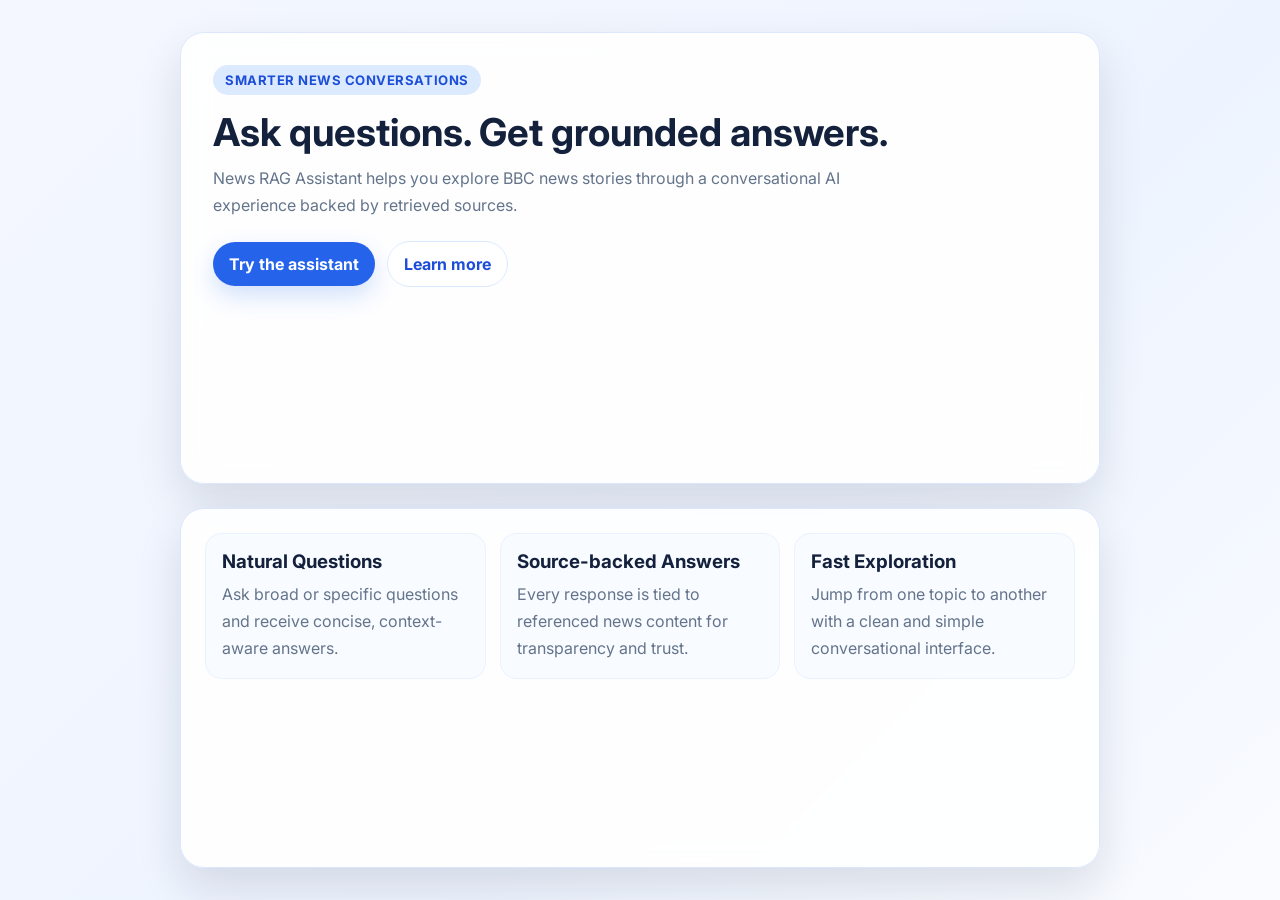
==== templates/home.html @ 55aefc29 "feat: add home and about pages" ====
<!DOCTYPE html>
<html lang="en">
<head>
    <meta charset="UTF-8">
    <meta name="viewport" content="width=device-width, initial-scale=1.0">
    <title>News RAG Assistant | Home</title>
    <link rel="stylesheet" href="/static/css/style.css">
</head>
<body>
    <div class="shell">
        <section class="hero">
            <span class="eyebrow">Smarter news conversations</span>
            <h1>Ask questions. Get grounded answers.</h1>
            <p>News RAG Assistant helps you explore BBC news stories through a conversational AI experience backed by retrieved sources.</p>

            <div class="actions" style="justify-content:flex-start; margin-top: 22px;">
                <a class="button-link" href="/chat">Try the assistant</a>
                <a class="button-link secondary" href="/about">Learn more</a>
            </div>
        </section>

        <section class="panel">
            <div class="grid-cards">
                <article class="card-feature">
                    <h3>Natural Questions</h3>
                    <p>Ask broad or specific questions and receive concise, context-aware answers.</p>
                </article>
                <article class="card-feature">
                    <h3>Source-backed Answers</h3>
                    <p>Every response is tied to referenced news content for transparency and trust.</p>
                </article>
                <article class="card-feature">
                    <h3>Fast Exploration</h3>
                    <p>Jump from one topic to another with a clean and simple conversational interface.</p>
                </article>
            </div>
        </section>
    </div>
</body>
</html>
---- static/css/style.css ----
@import url('https://fonts.googleapis.com/css2?family=Inter:wght@400;500;600;700&display=swap');

:root {
    --bg: #f4f7ff;
    --panel: rgba(255, 255, 255, 0.9);
    --border: #dce7ff;
    --text: #14213d;
    --muted: #64748b;
    --primary: #2563eb;
    --primary-dark: #1d4ed8;
    --user: #2563eb;
    --shadow: 0 20px 45px rgba(15, 23, 42, 0.12);
}

* {
    box-sizing: border-box;
    margin: 0;
    padding: 0;
}

body {
    font-family: 'Inter', sans-serif;
    min-height: 100vh;
    color: var(--text);
    background: linear-gradient(135deg, #f4f7ff 0%, #eef4ff 60%, #f9fbff 100%);
    display: flex;
    justify-content: center;
    padding: 32px 18px;
}

.shell {
    width: min(920px, 100%);
    display: grid;
    gap: 24px;
}

.hero,
.panel {
    background: var(--panel);
    border: 1px solid var(--border);
    box-shadow: var(--shadow);
    backdrop-filter: blur(14px);
}

.hero {
    border-radius: 24px;
    padding: 32px;
}

.eyebrow {
    display: inline-block;
    padding: 7px 12px;
    border-radius: 999px;
    background: #dbeafe;
    color: var(--primary-dark);
    font-size: 0.82rem;
    font-weight: 700;
    letter-spacing: 0.04em;
    text-transform: uppercase;
}

.hero h1 {
    font-size: clamp(1.9rem, 3vw, 2.6rem);
    margin: 14px 0 10px;
}

.hero p {
    color: var(--muted);
    font-size: 1rem;
    line-height: 1.7;
    max-width: 660px;
}

.suggestions {
    display: flex;
    flex-wrap: wrap;
    gap: 10px;
    margin-top: 20px;
}

.chip {
    border: 1px solid #dbeafe;
    background: white;
    color: var(--primary-dark);
    border-radius: 999px;
    padding: 10px 14px;
    font-weight: 600;
    cursor: pointer;
    transition: all 0.2s ease;
}

.chip:hover {
    transform: translateY(-1px);
    border-color: var(--primary);
    box-shadow: 0 8px 20px rgba(37, 99, 235, 0.12);
}

.panel {
    border-radius: 24px;
    padding: 24px;
}

textarea {
    width: 100%;
    min-height: 140px;
    resize: vertical;
    border: 1px solid var(--border);
    border-radius: 16px;
    padding: 16px 18px;
    font-size: 1rem;
    font-family: inherit;
    color: var(--text);
    background: #fcfdff;
    outline: none;
    transition: border-color 0.2s ease, box-shadow 0.2s ease;
}

textarea:focus {
    border-color: var(--primary);
    box-shadow: 0 0 0 4px rgba(37, 99, 235, 0.16);
}

.actions {
    display: flex;
    justify-content: space-between;
    align-items: center;
    gap: 12px;
    margin-top: 14px;
}

button {
    border: none;
    border-radius: 999px;
    padding: 12px 18px;
    font-size: 0.98rem;
    font-weight: 700;
    cursor: pointer;
    transition: transform 0.2s ease, box-shadow 0.2s ease, background 0.2s ease;
}

#askBtn {
    background: linear-gradient(135deg, var(--primary), #3b82f6);
    color: white;
    box-shadow: 0 12px 24px rgba(37, 99, 235, 0.2);
}

button:hover {
    transform: translateY(-1px);
}

button:disabled {
    cursor: wait;
    opacity: 0.7;
    transform: none;
}

.hint {
    color: var(--muted);
    font-size: 0.92rem;
}

.hidden {
    display: none !important;
}

#loading {
    display: flex;
    flex-direction: column;
    align-items: center;
    justify-content: center;
    padding: 24px 0 8px;
    color: var(--primary);
    font-weight: 600;
}

.spinner {
    width: 42px;
    height: 42px;
    border: 4px solid #dbeafe;
    border-top-color: var(--primary);
    border-radius: 50%;
    animation: spin 0.8s linear infinite;
    margin-bottom: 10px;
}

@keyframes spin {
    to { transform: rotate(360deg); }
}

#chat-history {
    display: flex;
    flex-direction: column;
    gap: 14px;
    margin-top: 18px;
}

.message {
    border-radius: 18px;
    padding: 16px 16px 14px;
    animation: fadeIn 0.25s ease;
}

.user-message {
    align-self: flex-end;
    background: var(--user);
    color: white;
    width: min(82%, 580px);
}

.ai-message {
    align-self: flex-start;
    background: white;
    color: var(--text);
    width: 100%;
    border: 1px solid #edf2ff;
}

.message-header {
    font-weight: 700;
    margin-bottom: 8px;
    font-size: 0.95rem;
}

.message-body {
    line-height: 1.75;
    white-space: pre-wrap;
}

.sources {
    margin-top: 12px;
    border-top: 1px solid #eef2ff;
    padding-top: 10px;
}

.sources h4 {
    margin-bottom: 10px;
    color: var(--primary);
    font-size: 0.95rem;
}

.source {
    background: #f8fbff;
    border-left: 4px solid var(--primary);
    border-radius: 10px;
    padding: 10px 12px;
    margin-bottom: 8px;
}

.source strong {
    display: block;
    margin-bottom: 4px;
}

.source a {
    color: var(--primary);
    text-decoration: none;
    word-break: break-word;
}

.source a:hover {
    text-decoration: underline;
}

.sr-only {
    position: absolute;
    width: 1px;
    height: 1px;
    padding: 0;
    margin: -1px;
    overflow: hidden;
    clip: rect(0, 0, 0, 0);
    white-space: nowrap;
    border: 0;
}

@keyframes fadeIn {
    from { opacity: 0; transform: translateY(4px); }
    to { opacity: 1; transform: translateY(0); }
}

.button-link {
    display: inline-flex;
    align-items: center;
    justify-content: center;
    padding: 12px 16px;
    border-radius: 999px;
    background: var(--primary);
    color: white;
    text-decoration: none;
    font-weight: 700;
    box-shadow: 0 10px 24px rgba(37, 99, 235, 0.2);
}

.button-link.secondary {
    background: white;
    color: var(--primary-dark);
    border: 1px solid #dbeafe;
    box-shadow: none;
}

.grid-cards {
    display: grid;
    gap: 14px;
    grid-template-columns: repeat(3, minmax(0, 1fr));
}

.card-feature {
    background: #f8fbff;
    border: 1px solid #eaf2ff;
    border-radius: 16px;
    padding: 16px;
}

.card-feature h3 {
    margin-bottom: 8px;
}

.card-feature p,
.about-copy {
    color: var(--muted);
    line-height: 1.7;
}

@media (max-width: 720px) {
    body {
        padding: 18px 12px;
    }

    .hero,
    .panel {
        padding: 20px;
    }

    .actions {
        flex-direction: column;
        align-items: flex-start;
    }

    .user-message {
        width: 100%;
    }

    .grid-cards {
        grid-template-columns: 1fr;
    }
}

}

/* ===========================
   Animation
=========================== */

@keyframes fadeIn{

    from{

        opacity:0;

        transform:translateY(15px);

    }

    to{

        opacity:1;

        transform:translateY(0);

    }

}
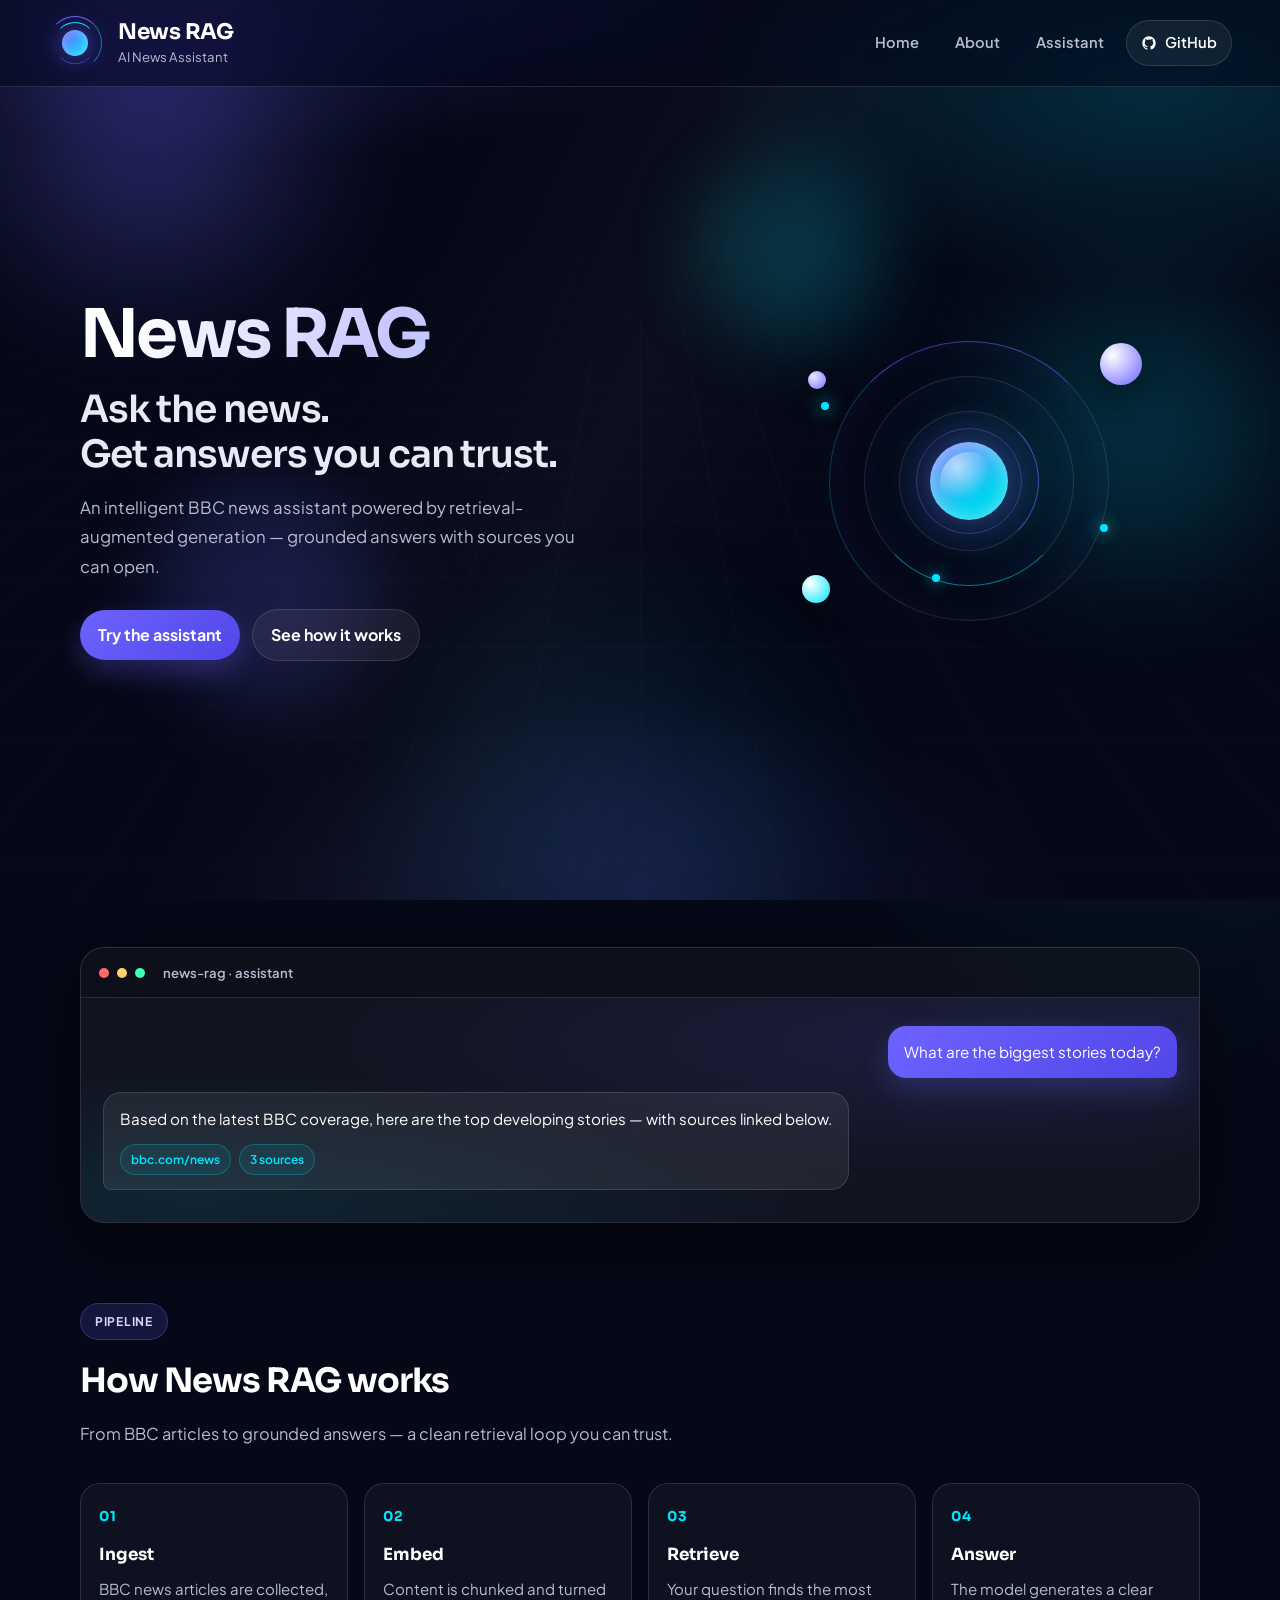
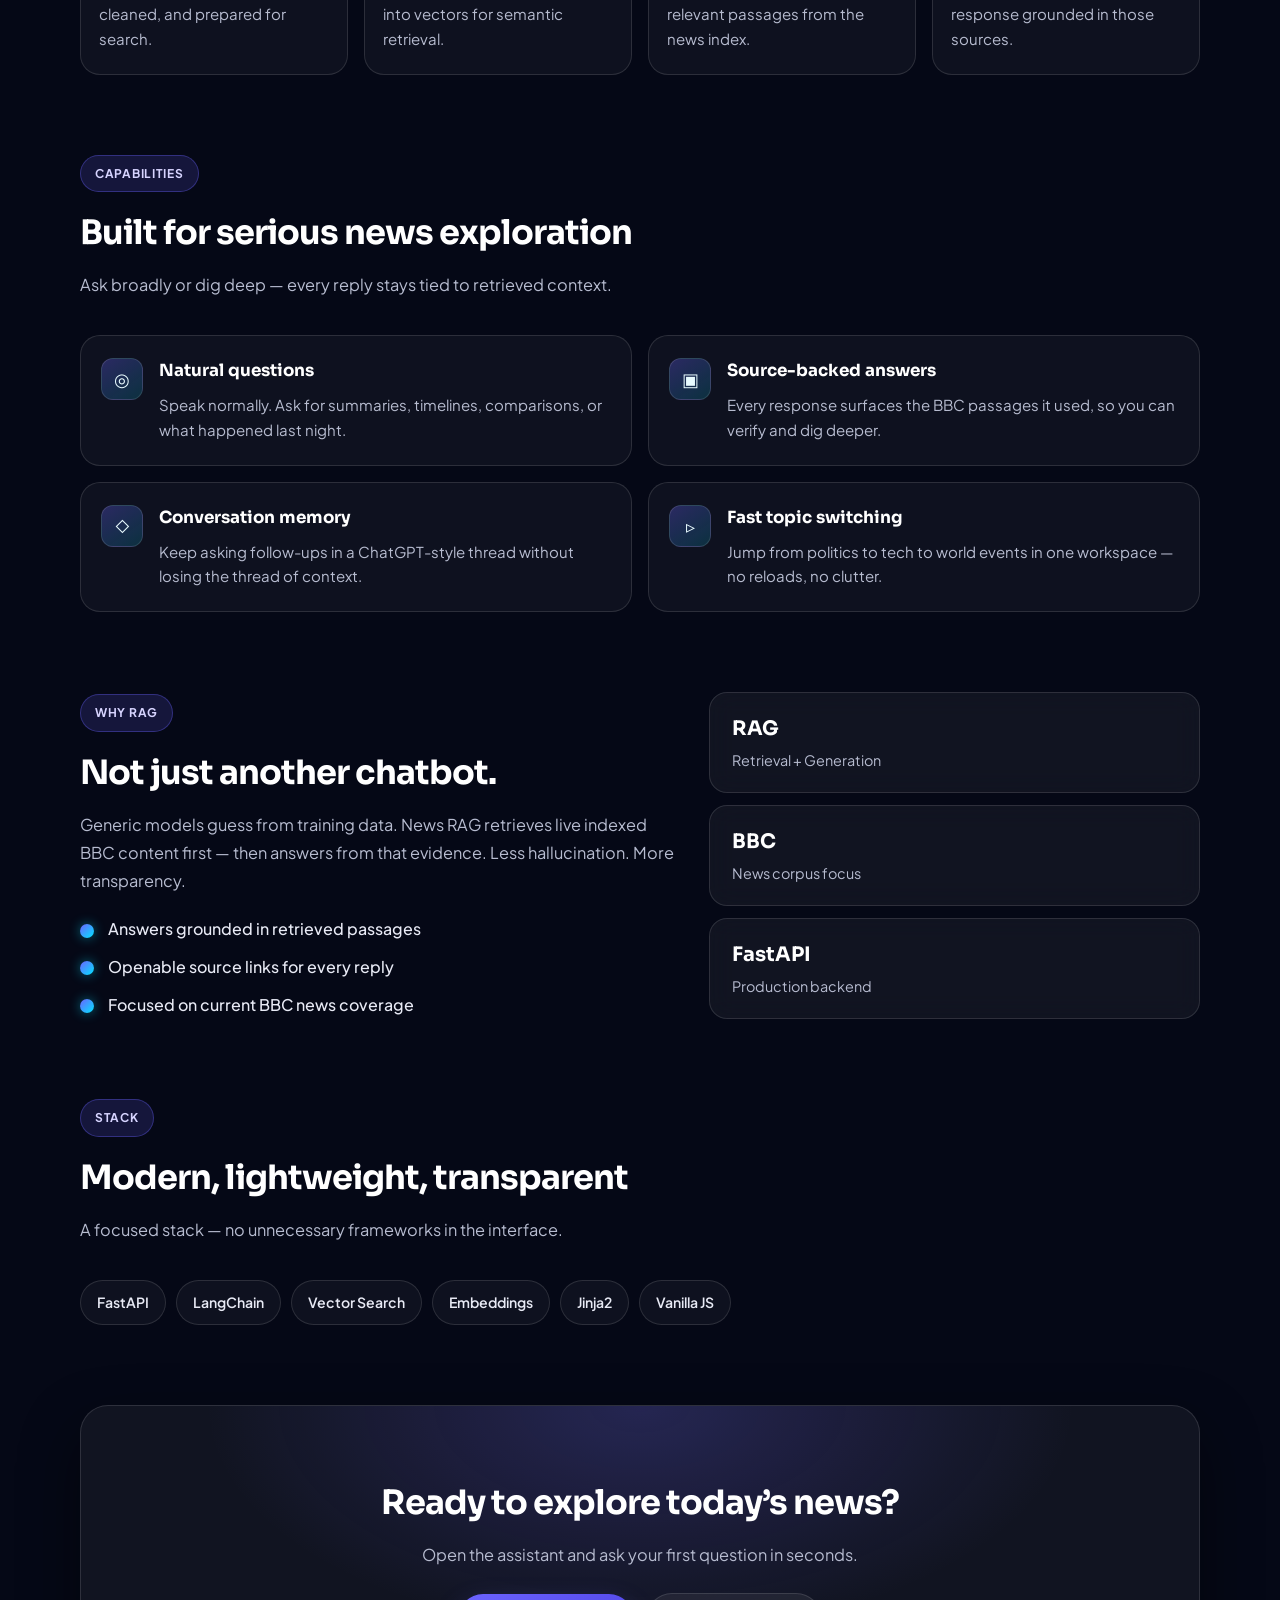
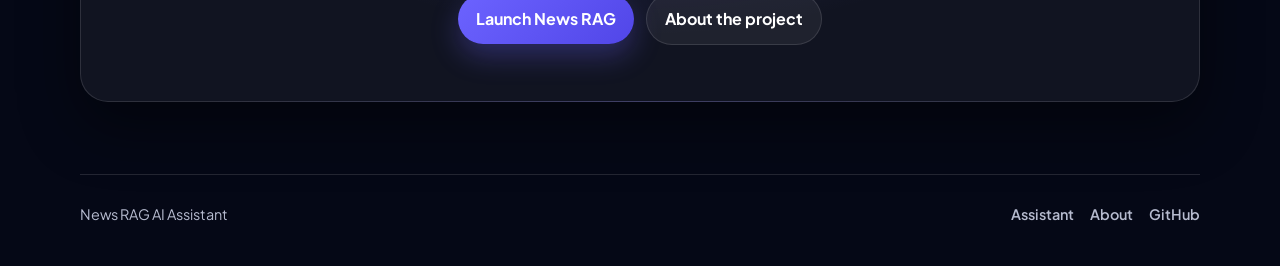
==== commit 09d990ee: "Redesign frontend with premium animated UI" ====
--- a/templates/home.html
+++ b/templates/home.html
@@ -3,38 +3,249 @@
 <head>
     <meta charset="UTF-8">
     <meta name="viewport" content="width=device-width, initial-scale=1.0">
-    <title>News RAG Assistant | Home</title>
+    <title>News RAG — AI News Assistant</title>
+    <meta name="description" content="Ask intelligent questions about the latest BBC News. Retrieval-augmented answers with real sources.">
+    <link rel="preconnect" href="https://fonts.googleapis.com">
+    <link rel="preconnect" href="https://fonts.gstatic.com" crossorigin>
+    <link href="https://fonts.googleapis.com/css2?family=Plus+Jakarta+Sans:wght@400;500;600;700&family=Sora:wght@500;600;700&display=swap" rel="stylesheet">
     <link rel="stylesheet" href="/static/css/style.css">
 </head>
-<body>
-    <div class="shell">
-        <section class="hero">
-            <span class="eyebrow">Smarter news conversations</span>
-            <h1>Ask questions. Get grounded answers.</h1>
-            <p>News RAG Assistant helps you explore BBC news stories through a conversational AI experience backed by retrieved sources.</p>
-
-            <div class="actions" style="justify-content:flex-start; margin-top: 22px;">
-                <a class="button-link" href="/chat">Try the assistant</a>
-                <a class="button-link secondary" href="/about">Learn more</a>
-            </div>
-        </section>
-
-        <section class="panel">
-            <div class="grid-cards">
-                <article class="card-feature">
-                    <h3>Natural Questions</h3>
-                    <p>Ask broad or specific questions and receive concise, context-aware answers.</p>
-                </article>
-                <article class="card-feature">
-                    <h3>Source-backed Answers</h3>
-                    <p>Every response is tied to referenced news content for transparency and trust.</p>
-                </article>
-                <article class="card-feature">
-                    <h3>Fast Exploration</h3>
-                    <p>Jump from one topic to another with a clean and simple conversational interface.</p>
-                </article>
-            </div>
-        </section>
+<body class="home-page">
+    <div class="ambient" aria-hidden="true">
+        <div class="ambient-grid"></div>
+        <div class="blob blob-a"></div>
+        <div class="blob blob-b"></div>
+        <div class="blob blob-c"></div>
+        <div class="glow glow-a"></div>
+        <div class="glow glow-b"></div>
+        <div class="particles">
+            <span></span><span></span><span></span><span></span>
+            <span></span><span></span><span></span><span></span>
+            <span></span><span></span><span></span><span></span>
+        </div>
+        <div class="glass-light"></div>
     </div>
+
+    <header class="site-header">
+        <div class="brand">
+            <div class="brand-logo" aria-hidden="true">
+                <span class="logo-core"></span>
+                <span class="logo-ring"></span>
+                <span class="logo-ring logo-ring-2"></span>
+            </div>
+            <div class="brand-copy">
+                <h1>News RAG</h1>
+                <p>AI News Assistant</p>
+            </div>
+        </div>
+
+        <nav class="site-nav" aria-label="Primary">
+            <a href="/" aria-current="page">Home</a>
+            <a href="/about">About</a>
+            <a href="/chat">Assistant</a>
+            <a class="nav-github" href="https://github.com/Ankursaini018/News_RAG" target="_blank" rel="noopener noreferrer">
+                <svg viewBox="0 0 24 24" width="16" height="16" aria-hidden="true">
+                    <path fill="currentColor" d="M12 2C6.48 2 2 6.58 2 12.26c0 4.52 2.87 8.35 6.84 9.7.5.1.68-.22.68-.48 0-.24-.01-.87-.01-1.7-2.78.62-3.37-1.37-3.37-1.37-.45-1.18-1.11-1.5-1.11-1.5-.91-.64.07-.63.07-.63 1 .07 1.53 1.06 1.53 1.06.89 1.56 2.34 1.11 2.91.85.09-.66.35-1.11.63-1.37-2.22-.26-4.55-1.14-4.55-5.07 0-1.12.39-2.03 1.03-2.75-.1-.26-.45-1.31.1-2.73 0 0 .84-.27 2.75 1.05A9.3 9.3 0 0 1 12 6.84c.85.004 1.71.12 2.51.34 1.9-1.32 2.74-1.05 2.74-1.05.55 1.42.2 2.47.1 2.73.64.72 1.03 1.63 1.03 2.75 0 3.94-2.34 4.8-4.57 5.06.36.32.68.94.68 1.9 0 1.37-.01 2.47-.01 2.81 0 .26.18.58.69.48A10.04 10.04 0 0 0 22 12.26C22 6.58 17.52 2 12 2z"/>
+                </svg>
+                GitHub
+            </a>
+        </nav>
+    </header>
+
+    <main class="home-main">
+        <!-- Hero -->
+        <section class="home-hero">
+            <div class="home-hero-copy">
+                <p class="home-brand-mark">News RAG</p>
+                <h2>Ask the news.<br>Get answers you can trust.</h2>
+                <p class="home-hero-lead">
+                    An intelligent BBC news assistant powered by retrieval-augmented generation — grounded answers with sources you can open.
+                </p>
+                <div class="actions home-hero-actions">
+                    <a class="button-link" href="/chat">Try the assistant</a>
+                    <a class="button-link secondary" href="#how-it-works">See how it works</a>
+                </div>
+            </div>
+
+            <div class="home-hero-visual" aria-hidden="true">
+                <div class="ai-orbit orbit-outer"></div>
+                <div class="ai-orbit orbit-mid"></div>
+                <div class="ai-orbit orbit-inner"></div>
+                <div class="ai-sphere sphere-a"></div>
+                <div class="ai-sphere sphere-b"></div>
+                <div class="ai-sphere sphere-c"></div>
+                <div class="ai-core">
+                    <span class="core-pulse"></span>
+                    <span class="core-shine"></span>
+                </div>
+                <div class="floating-node node-1"></div>
+                <div class="floating-node node-2"></div>
+                <div class="floating-node node-3"></div>
+            </div>
+        </section>
+
+        <!-- Product preview -->
+        <section class="home-section home-preview" aria-label="Product preview">
+            <div class="home-preview-frame">
+                <div class="home-preview-bar">
+                    <span></span><span></span><span></span>
+                    <p>news-rag · assistant</p>
+                </div>
+                <div class="home-preview-chat">
+                    <div class="home-preview-msg user">
+                        <span>What are the biggest stories today?</span>
+                    </div>
+                    <div class="home-preview-msg ai">
+                        <span>Based on the latest BBC coverage, here are the top developing stories — with sources linked below.</span>
+                        <div class="home-preview-sources">
+                            <span>bbc.com/news</span>
+                            <span>3 sources</span>
+                        </div>
+                    </div>
+                </div>
+            </div>
+        </section>
+
+        <!-- How it works -->
+        <section class="home-section" id="how-it-works">
+            <div class="home-section-head">
+                <span class="eyebrow">Pipeline</span>
+                <h3>How News RAG works</h3>
+                <p>From BBC articles to grounded answers — a clean retrieval loop you can trust.</p>
+            </div>
+
+            <ol class="home-steps">
+                <li class="home-step">
+                    <span class="home-step-num">01</span>
+                    <h4>Ingest</h4>
+                    <p>BBC news articles are collected, cleaned, and prepared for search.</p>
+                </li>
+                <li class="home-step">
+                    <span class="home-step-num">02</span>
+                    <h4>Embed</h4>
+                    <p>Content is chunked and turned into vectors for semantic retrieval.</p>
+                </li>
+                <li class="home-step">
+                    <span class="home-step-num">03</span>
+                    <h4>Retrieve</h4>
+                    <p>Your question finds the most relevant passages from the news index.</p>
+                </li>
+                <li class="home-step">
+                    <span class="home-step-num">04</span>
+                    <h4>Answer</h4>
+                    <p>The model generates a clear response grounded in those sources.</p>
+                </li>
+            </ol>
+        </section>
+
+        <!-- Capabilities -->
+        <section class="home-section" id="features">
+            <div class="home-section-head">
+                <span class="eyebrow">Capabilities</span>
+                <h3>Built for serious news exploration</h3>
+                <p>Ask broadly or dig deep — every reply stays tied to retrieved context.</p>
+            </div>
+
+            <div class="home-feature-list">
+                <article class="home-feature">
+                    <div class="home-feature-icon" aria-hidden="true">◎</div>
+                    <div>
+                        <h4>Natural questions</h4>
+                        <p>Speak normally. Ask for summaries, timelines, comparisons, or what happened last night.</p>
+                    </div>
+                </article>
+                <article class="home-feature">
+                    <div class="home-feature-icon" aria-hidden="true">▣</div>
+                    <div>
+                        <h4>Source-backed answers</h4>
+                        <p>Every response surfaces the BBC passages it used, so you can verify and dig deeper.</p>
+                    </div>
+                </article>
+                <article class="home-feature">
+                    <div class="home-feature-icon" aria-hidden="true">◇</div>
+                    <div>
+                        <h4>Conversation memory</h4>
+                        <p>Keep asking follow-ups in a ChatGPT-style thread without losing the thread of context.</p>
+                    </div>
+                </article>
+                <article class="home-feature">
+                    <div class="home-feature-icon" aria-hidden="true">▹</div>
+                    <div>
+                        <h4>Fast topic switching</h4>
+                        <p>Jump from politics to tech to world events in one workspace — no reloads, no clutter.</p>
+                    </div>
+                </article>
+            </div>
+        </section>
+
+        <!-- Why RAG -->
+        <section class="home-section home-split">
+            <div class="home-split-copy">
+                <span class="eyebrow">Why RAG</span>
+                <h3>Not just another chatbot.</h3>
+                <p>
+                    Generic models guess from training data. News RAG retrieves live indexed BBC content first —
+                    then answers from that evidence. Less hallucination. More transparency.
+                </p>
+                <ul class="home-checklist">
+                    <li>Answers grounded in retrieved passages</li>
+                    <li>Openable source links for every reply</li>
+                    <li>Focused on current BBC news coverage</li>
+                </ul>
+            </div>
+            <div class="home-split-panel">
+                <div class="home-stat">
+                    <strong>RAG</strong>
+                    <span>Retrieval + Generation</span>
+                </div>
+                <div class="home-stat">
+                    <strong>BBC</strong>
+                    <span>News corpus focus</span>
+                </div>
+                <div class="home-stat">
+                    <strong>FastAPI</strong>
+                    <span>Production backend</span>
+                </div>
+            </div>
+        </section>
+
+        <!-- Stack -->
+        <section class="home-section" id="stack">
+            <div class="home-section-head">
+                <span class="eyebrow">Stack</span>
+                <h3>Modern, lightweight, transparent</h3>
+                <p>A focused stack — no unnecessary frameworks in the interface.</p>
+            </div>
+            <div class="home-stack">
+                <span>FastAPI</span>
+                <span>LangChain</span>
+                <span>Vector Search</span>
+                <span>Embeddings</span>
+                <span>Jinja2</span>
+                <span>Vanilla JS</span>
+            </div>
+        </section>
+
+        <!-- Final CTA -->
+        <section class="home-section home-cta">
+            <div class="home-cta-inner">
+                <h3>Ready to explore today’s news?</h3>
+                <p>Open the assistant and ask your first question in seconds.</p>
+                <div class="actions" style="justify-content: center;">
+                    <a class="button-link" href="/chat">Launch News RAG</a>
+                    <a class="button-link secondary" href="/about">About the project</a>
+                </div>
+            </div>
+        </section>
+    </main>
+
+    <footer class="home-footer">
+        <p>News RAG AI Assistant</p>
+        <div class="home-footer-links">
+            <a href="/chat">Assistant</a>
+            <a href="/about">About</a>
+            <a href="https://github.com/Ankursaini018/News_RAG" target="_blank" rel="noopener noreferrer">GitHub</a>
+        </div>
+    </footer>
 </body>
 </html>
--- a/static/css/style.css
+++ b/static/css/style.css
@@ -1,264 +1,68 @@
-@import url('https://fonts.googleapis.com/css2?family=Inter:wght@400;500;600;700&display=swap');
+@import url('https://fonts.googleapis.com/css2?family=Plus+Jakarta+Sans:wght@400;500;600;700&family=Sora:wght@500;600;700&display=swap');
 
 :root {
-    --bg: #f4f7ff;
-    --panel: rgba(255, 255, 255, 0.9);
-    --border: #dce7ff;
-    --text: #14213d;
-    --muted: #64748b;
-    --primary: #2563eb;
-    --primary-dark: #1d4ed8;
-    --user: #2563eb;
-    --shadow: 0 20px 45px rgba(15, 23, 42, 0.12);
-}
-
-* {
+    --bg: #050816;
+    --card: rgba(255, 255, 255, 0.08);
+    --card-strong: rgba(255, 255, 255, 0.12);
+    --border: rgba(255, 255, 255, 0.12);
+    --border-strong: rgba(255, 255, 255, 0.2);
+    --accent: #6C63FF;
+    --accent-2: #00E5FF;
+    --text: #FFFFFF;
+    --muted: #B7BCD0;
+    --danger: #ff6b8a;
+    --shadow: 0 24px 60px rgba(0, 0, 0, 0.45);
+    --radius-lg: 28px;
+    --radius-md: 18px;
+    --radius-sm: 12px;
+    --font-display: "Sora", sans-serif;
+    --font-body: "Plus Jakarta Sans", sans-serif;
+    --header-h: 84px;
+}
+
+*,
+*::before,
+*::after {
     box-sizing: border-box;
     margin: 0;
     padding: 0;
 }
 
+html {
+    scroll-behavior: smooth;
+}
+
 body {
-    font-family: 'Inter', sans-serif;
+    font-family: var(--font-body);
     min-height: 100vh;
     color: var(--text);
-    background: linear-gradient(135deg, #f4f7ff 0%, #eef4ff 60%, #f9fbff 100%);
-    display: flex;
-    justify-content: center;
-    padding: 32px 18px;
-}
-
-.shell {
-    width: min(920px, 100%);
-    display: grid;
-    gap: 24px;
-}
-
-.hero,
-.panel {
-    background: var(--panel);
-    border: 1px solid var(--border);
-    box-shadow: var(--shadow);
-    backdrop-filter: blur(14px);
-}
-
-.hero {
-    border-radius: 24px;
-    padding: 32px;
-}
-
-.eyebrow {
-    display: inline-block;
-    padding: 7px 12px;
-    border-radius: 999px;
-    background: #dbeafe;
-    color: var(--primary-dark);
-    font-size: 0.82rem;
-    font-weight: 700;
-    letter-spacing: 0.04em;
-    text-transform: uppercase;
-}
-
-.hero h1 {
-    font-size: clamp(1.9rem, 3vw, 2.6rem);
-    margin: 14px 0 10px;
-}
-
-.hero p {
-    color: var(--muted);
-    font-size: 1rem;
-    line-height: 1.7;
-    max-width: 660px;
-}
-
-.suggestions {
-    display: flex;
-    flex-wrap: wrap;
-    gap: 10px;
-    margin-top: 20px;
-}
-
-.chip {
-    border: 1px solid #dbeafe;
-    background: white;
-    color: var(--primary-dark);
-    border-radius: 999px;
-    padding: 10px 14px;
-    font-weight: 600;
-    cursor: pointer;
-    transition: all 0.2s ease;
-}
-
-.chip:hover {
-    transform: translateY(-1px);
-    border-color: var(--primary);
-    box-shadow: 0 8px 20px rgba(37, 99, 235, 0.12);
-}
-
-.panel {
-    border-radius: 24px;
-    padding: 24px;
-}
-
+    background:
+        radial-gradient(ellipse 80% 50% at 20% -10%, rgba(108, 99, 255, 0.22), transparent 55%),
+        radial-gradient(ellipse 70% 45% at 90% 10%, rgba(0, 229, 255, 0.12), transparent 50%),
+        var(--bg);
+    line-height: 1.6;
+    overflow-x: hidden;
+    -webkit-font-smoothing: antialiased;
+    padding: 28px 0 40px;
+}
+
+body.chat-page {
+    padding: 0 0 40px;
+}
+
+a {
+    color: inherit;
+    text-decoration: none;
+}
+
+button,
 textarea {
-    width: 100%;
-    min-height: 140px;
-    resize: vertical;
-    border: 1px solid var(--border);
-    border-radius: 16px;
-    padding: 16px 18px;
-    font-size: 1rem;
-    font-family: inherit;
-    color: var(--text);
-    background: #fcfdff;
-    outline: none;
-    transition: border-color 0.2s ease, box-shadow 0.2s ease;
-}
-
-textarea:focus {
-    border-color: var(--primary);
-    box-shadow: 0 0 0 4px rgba(37, 99, 235, 0.16);
-}
-
-.actions {
-    display: flex;
-    justify-content: space-between;
-    align-items: center;
-    gap: 12px;
-    margin-top: 14px;
-}
-
-button {
-    border: none;
-    border-radius: 999px;
-    padding: 12px 18px;
-    font-size: 0.98rem;
-    font-weight: 700;
-    cursor: pointer;
-    transition: transform 0.2s ease, box-shadow 0.2s ease, background 0.2s ease;
-}
-
-#askBtn {
-    background: linear-gradient(135deg, var(--primary), #3b82f6);
-    color: white;
-    box-shadow: 0 12px 24px rgba(37, 99, 235, 0.2);
-}
-
-button:hover {
-    transform: translateY(-1px);
-}
-
-button:disabled {
-    cursor: wait;
-    opacity: 0.7;
-    transform: none;
-}
-
-.hint {
-    color: var(--muted);
-    font-size: 0.92rem;
-}
-
-.hidden {
-    display: none !important;
-}
-
-#loading {
-    display: flex;
-    flex-direction: column;
-    align-items: center;
-    justify-content: center;
-    padding: 24px 0 8px;
-    color: var(--primary);
-    font-weight: 600;
-}
-
-.spinner {
-    width: 42px;
-    height: 42px;
-    border: 4px solid #dbeafe;
-    border-top-color: var(--primary);
-    border-radius: 50%;
-    animation: spin 0.8s linear infinite;
-    margin-bottom: 10px;
-}
-
-@keyframes spin {
-    to { transform: rotate(360deg); }
-}
-
-#chat-history {
-    display: flex;
-    flex-direction: column;
-    gap: 14px;
-    margin-top: 18px;
-}
-
-.message {
-    border-radius: 18px;
-    padding: 16px 16px 14px;
-    animation: fadeIn 0.25s ease;
-}
-
-.user-message {
-    align-self: flex-end;
-    background: var(--user);
-    color: white;
-    width: min(82%, 580px);
-}
-
-.ai-message {
-    align-self: flex-start;
-    background: white;
-    color: var(--text);
-    width: 100%;
-    border: 1px solid #edf2ff;
-}
-
-.message-header {
-    font-weight: 700;
-    margin-bottom: 8px;
-    font-size: 0.95rem;
-}
-
-.message-body {
-    line-height: 1.75;
-    white-space: pre-wrap;
-}
-
-.sources {
-    margin-top: 12px;
-    border-top: 1px solid #eef2ff;
-    padding-top: 10px;
-}
-
-.sources h4 {
-    margin-bottom: 10px;
-    color: var(--primary);
-    font-size: 0.95rem;
-}
-
-.source {
-    background: #f8fbff;
-    border-left: 4px solid var(--primary);
-    border-radius: 10px;
-    padding: 10px 12px;
-    margin-bottom: 8px;
-}
-
-.source strong {
+    font: inherit;
+}
+
+img {
+    max-width: 100%;
     display: block;
-    margin-bottom: 4px;
-}
-
-.source a {
-    color: var(--primary);
-    text-decoration: none;
-    word-break: break-word;
-}
-
-.source a:hover {
-    text-decoration: underline;
 }
 
 .sr-only {
@@ -273,28 +77,1246 @@
     border: 0;
 }
 
+.hidden {
+    display: none !important;
+}
+
+/* ===========================
+   Ambient background
+=========================== */
+
+.ambient {
+    position: fixed;
+    inset: 0;
+    z-index: 0;
+    pointer-events: none;
+    overflow: hidden;
+    background:
+        radial-gradient(ellipse 80% 50% at 20% -10%, rgba(108, 99, 255, 0.28), transparent 55%),
+        radial-gradient(ellipse 70% 45% at 90% 10%, rgba(0, 229, 255, 0.16), transparent 50%),
+        radial-gradient(ellipse 60% 40% at 50% 100%, rgba(108, 99, 255, 0.12), transparent 55%),
+        var(--bg);
+}
+
+.ambient-grid {
+    position: absolute;
+    inset: -20%;
+    background-image:
+        linear-gradient(rgba(255, 255, 255, 0.04) 1px, transparent 1px),
+        linear-gradient(90deg, rgba(255, 255, 255, 0.04) 1px, transparent 1px);
+    background-size: 64px 64px;
+    transform: perspective(600px) rotateX(58deg) translateY(-12%);
+    mask-image: radial-gradient(ellipse at center, black 20%, transparent 72%);
+    animation: gridDrift 28s linear infinite;
+    opacity: 0.45;
+}
+
+.blob {
+    position: absolute;
+    border-radius: 50%;
+    filter: blur(70px);
+    opacity: 0.55;
+    will-change: transform;
+}
+
+.blob-a {
+    width: 420px;
+    height: 420px;
+    top: -80px;
+    left: -60px;
+    background: radial-gradient(circle, rgba(108, 99, 255, 0.85), transparent 70%);
+    animation: floatBlob 18s ease-in-out infinite;
+}
+
+.blob-b {
+    width: 360px;
+    height: 360px;
+    right: -40px;
+    top: 28%;
+    background: radial-gradient(circle, rgba(0, 229, 255, 0.55), transparent 70%);
+    animation: floatBlob 22s ease-in-out infinite reverse;
+}
+
+.blob-c {
+    width: 480px;
+    height: 480px;
+    left: 30%;
+    bottom: -160px;
+    background: radial-gradient(circle, rgba(108, 99, 255, 0.4), rgba(0, 229, 255, 0.15), transparent 70%);
+    animation: floatBlob 26s ease-in-out infinite;
+}
+
+.glow {
+    position: absolute;
+    border-radius: 50%;
+    filter: blur(40px);
+}
+
+.glow-a {
+    width: 180px;
+    height: 180px;
+    top: 18%;
+    left: 55%;
+    background: rgba(0, 229, 255, 0.18);
+    animation: pulseGlow 6s ease-in-out infinite;
+}
+
+.glow-b {
+    width: 220px;
+    height: 220px;
+    bottom: 22%;
+    left: 12%;
+    background: rgba(108, 99, 255, 0.2);
+    animation: pulseGlow 8s ease-in-out infinite reverse;
+}
+
+.particles span {
+    position: absolute;
+    width: 3px;
+    height: 3px;
+    border-radius: 50%;
+    background: rgba(255, 255, 255, 0.7);
+    box-shadow: 0 0 10px rgba(0, 229, 255, 0.8);
+    animation: particleRise linear infinite;
+    opacity: 0.35;
+}
+
+.particles span:nth-child(1) { left: 8%;  bottom: -10%; animation-duration: 14s; animation-delay: 0s; }
+.particles span:nth-child(2) { left: 16%; bottom: -10%; animation-duration: 18s; animation-delay: 2s; width: 2px; height: 2px; }
+.particles span:nth-child(3) { left: 24%; bottom: -10%; animation-duration: 16s; animation-delay: 4s; }
+.particles span:nth-child(4) { left: 35%; bottom: -10%; animation-duration: 20s; animation-delay: 1s; }
+.particles span:nth-child(5) { left: 48%; bottom: -10%; animation-duration: 15s; animation-delay: 3s; width: 4px; height: 4px; }
+.particles span:nth-child(6) { left: 58%; bottom: -10%; animation-duration: 19s; animation-delay: 5s; }
+.particles span:nth-child(7) { left: 67%; bottom: -10%; animation-duration: 17s; animation-delay: 0.5s; }
+.particles span:nth-child(8) { left: 74%; bottom: -10%; animation-duration: 21s; animation-delay: 2.5s; }
+.particles span:nth-child(9) { left: 82%; bottom: -10%; animation-duration: 13s; animation-delay: 1.5s; }
+.particles span:nth-child(10){ left: 90%; bottom: -10%; animation-duration: 23s; animation-delay: 3.5s; }
+.particles span:nth-child(11){ left: 42%; bottom: -10%; animation-duration: 16s; animation-delay: 6s; }
+.particles span:nth-child(12){ left: 12%; bottom: -10%; animation-duration: 24s; animation-delay: 7s; width: 2px; height: 2px; }
+
+.glass-light {
+    position: absolute;
+    inset: 0;
+    background:
+        linear-gradient(115deg, transparent 30%, rgba(255, 255, 255, 0.03) 48%, transparent 62%);
+    animation: glassSweep 12s ease-in-out infinite;
+}
+
+@keyframes gridDrift {
+    from { transform: perspective(600px) rotateX(58deg) translateY(-12%) translateX(0); }
+    to   { transform: perspective(600px) rotateX(58deg) translateY(-8%) translateX(-40px); }
+}
+
+@keyframes floatBlob {
+    0%, 100% { transform: translate3d(0, 0, 0) scale(1); }
+    33%      { transform: translate3d(40px, -30px, 0) scale(1.08); }
+    66%      { transform: translate3d(-30px, 25px, 0) scale(0.94); }
+}
+
+@keyframes pulseGlow {
+    0%, 100% { opacity: 0.35; transform: scale(1); }
+    50%      { opacity: 0.7; transform: scale(1.15); }
+}
+
+@keyframes particleRise {
+    0%   { transform: translate3d(0, 0, 0); opacity: 0; }
+    15%  { opacity: 0.5; }
+    100% { transform: translate3d(20px, -110vh, 0); opacity: 0; }
+}
+
+@keyframes glassSweep {
+    0%, 100% { opacity: 0.4; transform: translateX(-8%); }
+    50%      { opacity: 0.75; transform: translateX(8%); }
+}
+
+/* ===========================
+   Header
+=========================== */
+
+.site-header {
+    position: sticky;
+    top: 0;
+    z-index: 40;
+    display: flex;
+    align-items: center;
+    justify-content: space-between;
+    gap: 24px;
+    min-height: var(--header-h);
+    padding: 16px clamp(18px, 4vw, 48px);
+    background: rgba(5, 8, 22, 0.55);
+    border-bottom: 1px solid var(--border);
+    backdrop-filter: blur(18px) saturate(140%);
+    -webkit-backdrop-filter: blur(18px) saturate(140%);
+}
+
+.brand {
+    display: flex;
+    align-items: center;
+    gap: 16px;
+    min-width: 0;
+}
+
+.brand-logo {
+    position: relative;
+    width: 54px;
+    height: 54px;
+    flex-shrink: 0;
+}
+
+.logo-core {
+    position: absolute;
+    inset: 14px;
+    border-radius: 50%;
+    background: linear-gradient(135deg, var(--accent), var(--accent-2));
+    box-shadow:
+        0 0 24px rgba(108, 99, 255, 0.65),
+        inset 0 0 12px rgba(255, 255, 255, 0.35);
+    animation: corePulse 3.5s ease-in-out infinite;
+}
+
+.logo-ring,
+.logo-ring-2 {
+    position: absolute;
+    inset: 0;
+    border-radius: 50%;
+    border: 1.5px solid transparent;
+    border-top-color: var(--accent);
+    border-right-color: rgba(0, 229, 255, 0.5);
+    animation: spinSlow 8s linear infinite;
+}
+
+.logo-ring-2 {
+    inset: 6px;
+    border-top-color: var(--accent-2);
+    border-right-color: transparent;
+    border-bottom-color: rgba(108, 99, 255, 0.5);
+    animation-direction: reverse;
+    animation-duration: 6s;
+}
+
+.brand-copy h1 {
+    font-family: var(--font-display);
+    font-size: clamp(1.05rem, 2vw, 1.35rem);
+    font-weight: 700;
+    letter-spacing: -0.02em;
+    line-height: 1.2;
+}
+
+.brand-copy p {
+    color: var(--muted);
+    font-size: 0.82rem;
+    margin-top: 2px;
+    white-space: nowrap;
+    overflow: hidden;
+    text-overflow: ellipsis;
+    max-width: min(420px, 48vw);
+}
+
+.site-nav {
+    display: flex;
+    align-items: center;
+    gap: 8px;
+    flex-shrink: 0;
+}
+
+.site-nav a {
+    color: var(--muted);
+    font-size: 0.92rem;
+    font-weight: 600;
+    padding: 10px 14px;
+    border-radius: 999px;
+    transition: color 0.25s ease, background 0.25s ease, transform 0.25s ease, box-shadow 0.25s ease;
+}
+
+.site-nav a:hover {
+    color: var(--text);
+    background: rgba(255, 255, 255, 0.06);
+    transform: translateY(-1px);
+}
+
+.nav-github {
+    display: inline-flex;
+    align-items: center;
+    gap: 8px;
+    color: var(--text) !important;
+    background: rgba(255, 255, 255, 0.06);
+    border: 1px solid var(--border);
+}
+
+.nav-github:hover {
+    background: rgba(108, 99, 255, 0.18) !important;
+    border-color: rgba(108, 99, 255, 0.55);
+    box-shadow:
+        0 0 0 1px rgba(108, 99, 255, 0.25),
+        0 0 28px rgba(108, 99, 255, 0.45),
+        0 0 48px rgba(0, 229, 255, 0.18);
+    color: #fff !important;
+}
+
+/* ===========================
+   App shell / Hero
+=========================== */
+
+.app-shell,
+.shell {
+    position: relative;
+    z-index: 1;
+    width: min(1120px, calc(100% - 32px));
+    margin: 0 auto;
+    display: grid;
+    gap: 28px;
+    padding-top: 28px;
+}
+
+.hero-stage {
+    display: grid;
+    grid-template-columns: 1.15fr 0.85fr;
+    gap: 28px;
+    align-items: center;
+    padding: 8px 4px 4px;
+}
+
+.hero-copy .eyebrow,
+.eyebrow {
+    display: inline-flex;
+    align-items: center;
+    padding: 8px 14px;
+    border-radius: 999px;
+    font-size: 0.75rem;
+    font-weight: 700;
+    letter-spacing: 0.06em;
+    text-transform: uppercase;
+    color: #d7d4ff;
+    background: rgba(108, 99, 255, 0.16);
+    border: 1px solid rgba(108, 99, 255, 0.35);
+}
+
+.hero-copy h2,
+.hero h1 {
+    font-family: var(--font-display);
+    font-size: clamp(1.85rem, 4vw, 2.75rem);
+    line-height: 1.15;
+    letter-spacing: -0.03em;
+    margin: 16px 0 12px;
+    background: linear-gradient(120deg, #fff 20%, #c9c5ff 55%, #8af6ff 100%);
+    -webkit-background-clip: text;
+    background-clip: text;
+    color: transparent;
+}
+
+.hero-copy p,
+.hero p {
+    color: var(--muted);
+    font-size: 1.02rem;
+    max-width: 520px;
+    line-height: 1.7;
+}
+
+.suggestions {
+    display: flex;
+    flex-wrap: wrap;
+    gap: 10px;
+    margin-top: 22px;
+}
+
+.chip {
+    border: 1px solid var(--border);
+    background: rgba(255, 255, 255, 0.05);
+    color: #e8eaf5;
+    border-radius: 999px;
+    padding: 10px 16px;
+    font-size: 0.88rem;
+    font-weight: 600;
+    cursor: pointer;
+    transition: transform 0.25s ease, border-color 0.25s ease, background 0.25s ease, box-shadow 0.25s ease;
+}
+
+.chip:hover {
+    transform: translateY(-3px) scale(1.02);
+    border-color: rgba(0, 229, 255, 0.45);
+    background: rgba(0, 229, 255, 0.08);
+    box-shadow: 0 12px 30px rgba(0, 229, 255, 0.12);
+}
+
+.chip:active {
+    transform: translateY(-1px) scale(0.98);
+}
+
+/* Hero CSS illustration */
+
+.hero-visual {
+    position: relative;
+    height: 320px;
+    display: grid;
+    place-items: center;
+    transform-style: preserve-3d;
+    transition: transform 0.35s ease-out;
+    will-change: transform;
+}
+
+.ai-orbit {
+    position: absolute;
+    border-radius: 50%;
+    border: 1px solid rgba(255, 255, 255, 0.12);
+    box-shadow: inset 0 0 30px rgba(108, 99, 255, 0.08);
+}
+
+.orbit-outer {
+    width: 280px;
+    height: 280px;
+    animation: spinSlow 22s linear infinite;
+    border-top-color: rgba(108, 99, 255, 0.55);
+    border-left-color: rgba(0, 229, 255, 0.25);
+}
+
+.orbit-mid {
+    width: 210px;
+    height: 210px;
+    animation: spinSlow 14s linear infinite reverse;
+    border-bottom-color: rgba(0, 229, 255, 0.5);
+}
+
+.orbit-inner {
+    width: 140px;
+    height: 140px;
+    animation: spinSlow 9s linear infinite;
+    border-right-color: rgba(108, 99, 255, 0.65);
+}
+
+.ai-core {
+    position: relative;
+    width: 78px;
+    height: 78px;
+    border-radius: 50%;
+    background: linear-gradient(145deg, #8b84ff, #00d4ef 70%);
+    box-shadow:
+        0 0 40px rgba(108, 99, 255, 0.55),
+        0 0 80px rgba(0, 229, 255, 0.25),
+        inset 0 0 18px rgba(255, 255, 255, 0.45);
+    z-index: 2;
+}
+
+.core-pulse {
+    position: absolute;
+    inset: -14px;
+    border-radius: 50%;
+    border: 1px solid rgba(108, 99, 255, 0.4);
+    animation: pulseRing 2.8s ease-out infinite;
+}
+
+.core-shine {
+    position: absolute;
+    inset: 10px;
+    border-radius: 50%;
+    background: radial-gradient(circle at 30% 25%, rgba(255, 255, 255, 0.85), transparent 55%);
+    opacity: 0.7;
+}
+
+.ai-sphere {
+    position: absolute;
+    border-radius: 50%;
+    filter: blur(0.2px);
+    box-shadow: 0 10px 30px rgba(0, 0, 0, 0.35);
+}
+
+.sphere-a {
+    width: 42px;
+    height: 42px;
+    top: 42px;
+    right: 58px;
+    background: radial-gradient(circle at 30% 30%, #fff, var(--accent));
+    animation: floatNode 5s ease-in-out infinite;
+}
+
+.sphere-b {
+    width: 28px;
+    height: 28px;
+    bottom: 58px;
+    left: 64px;
+    background: radial-gradient(circle at 30% 30%, #fff, var(--accent-2));
+    animation: floatNode 6.5s ease-in-out infinite reverse;
+}
+
+.sphere-c {
+    width: 18px;
+    height: 18px;
+    top: 70px;
+    left: 70px;
+    background: radial-gradient(circle at 30% 30%, #e8e6ff, #7a73ff);
+    animation: floatNode 4.5s ease-in-out infinite;
+}
+
+.floating-node {
+    position: absolute;
+    width: 8px;
+    height: 8px;
+    border-radius: 50%;
+    background: var(--accent-2);
+    box-shadow: 0 0 16px var(--accent-2);
+}
+
+.node-1 { top: 28%; left: 18%; animation: floatNode 7s ease-in-out infinite; }
+.node-2 { top: 62%; right: 20%; animation: floatNode 5.5s ease-in-out infinite reverse; }
+.node-3 { bottom: 22%; left: 42%; animation: floatNode 6s ease-in-out infinite; }
+
+@keyframes spinSlow {
+    to { transform: rotate(360deg); }
+}
+
+@keyframes corePulse {
+    0%, 100% { transform: scale(1); filter: brightness(1); }
+    50%      { transform: scale(1.06); filter: brightness(1.15); }
+}
+
+@keyframes pulseRing {
+    0%   { transform: scale(0.85); opacity: 0.8; }
+    100% { transform: scale(1.45); opacity: 0; }
+}
+
+@keyframes floatNode {
+    0%, 100% { transform: translate3d(0, 0, 0); }
+    50%      { transform: translate3d(0, -14px, 0); }
+}
+
+/* ===========================
+   Chat workspace
+=========================== */
+
+.chat-workspace {
+    padding-bottom: 8px;
+}
+
+.glass-panel,
+.panel,
+.hero {
+    background: var(--card);
+    border: 1px solid var(--border);
+    border-radius: var(--radius-lg);
+    box-shadow: var(--shadow);
+    backdrop-filter: blur(22px) saturate(150%);
+    -webkit-backdrop-filter: blur(22px) saturate(150%);
+}
+
+.hero {
+    padding: clamp(22px, 4vw, 36px);
+}
+
+.chat-panel {
+    display: flex;
+    flex-direction: column;
+    min-height: min(72vh, 760px);
+    overflow: hidden;
+}
+
+.chat-toolbar {
+    display: flex;
+    align-items: center;
+    justify-content: space-between;
+    gap: 12px;
+    padding: 16px 20px;
+    border-bottom: 1px solid var(--border);
+}
+
+.chat-status {
+    display: inline-flex;
+    align-items: center;
+    gap: 10px;
+    color: var(--muted);
+    font-size: 0.9rem;
+    font-weight: 600;
+}
+
+.status-dot {
+    width: 9px;
+    height: 9px;
+    border-radius: 50%;
+    background: #3dffb5;
+    box-shadow: 0 0 12px rgba(61, 255, 181, 0.8);
+    animation: statusBlink 2.2s ease-in-out infinite;
+}
+
+@keyframes statusBlink {
+    0%, 100% { opacity: 1; transform: scale(1); }
+    50%      { opacity: 0.55; transform: scale(0.85); }
+}
+
+.ghost-btn,
+.secondary-btn,
+.primary-btn,
+.copy-btn,
+.sources-toggle {
+    border: none;
+    cursor: pointer;
+    transition:
+        transform 0.22s ease,
+        box-shadow 0.22s ease,
+        background 0.22s ease,
+        border-color 0.22s ease,
+        opacity 0.22s ease;
+    will-change: transform;
+}
+
+.ghost-btn {
+    background: transparent;
+    color: var(--muted);
+    border: 1px solid transparent;
+    border-radius: 999px;
+    padding: 8px 14px;
+    font-size: 0.86rem;
+    font-weight: 600;
+}
+
+.ghost-btn:hover {
+    color: var(--text);
+    border-color: var(--border);
+    background: rgba(255, 255, 255, 0.05);
+    transform: translateY(-1px);
+}
+
+.ghost-btn:active {
+    transform: scale(0.96);
+}
+
+.chat-history {
+    flex: 1;
+    display: flex;
+    flex-direction: column;
+    gap: 18px;
+    padding: 22px 20px;
+    overflow-y: auto;
+    scroll-behavior: smooth;
+    max-height: min(52vh, 520px);
+}
+
+.chat-history::-webkit-scrollbar {
+    width: 8px;
+}
+
+.chat-history::-webkit-scrollbar-thumb {
+    background: rgba(255, 255, 255, 0.14);
+    border-radius: 999px;
+}
+
+.empty-state {
+    margin: auto;
+    text-align: center;
+    max-width: 360px;
+    padding: 24px 12px 40px;
+    animation: fadeSlideUp 0.5s ease;
+}
+
+.empty-orb {
+    width: 64px;
+    height: 64px;
+    margin: 0 auto 16px;
+    border-radius: 50%;
+    background: linear-gradient(145deg, rgba(108, 99, 255, 0.9), rgba(0, 229, 255, 0.7));
+    box-shadow: 0 0 40px rgba(108, 99, 255, 0.4);
+    animation: corePulse 3s ease-in-out infinite;
+}
+
+.empty-state h3 {
+    font-family: var(--font-display);
+    font-size: 1.2rem;
+    margin-bottom: 8px;
+}
+
+.empty-state p {
+    color: var(--muted);
+    font-size: 0.95rem;
+}
+
+/* Messages */
+
+.message-row {
+    display: flex;
+    gap: 12px;
+    max-width: 100%;
+    animation: fadeSlideUp 0.45s ease both;
+}
+
+.message-row.user {
+    flex-direction: row-reverse;
+    align-self: flex-end;
+    width: min(86%, 640px);
+}
+
+.message-row.ai {
+    align-self: flex-start;
+    width: min(100%, 760px);
+}
+
+.avatar {
+    width: 38px;
+    height: 38px;
+    border-radius: 50%;
+    flex-shrink: 0;
+    display: grid;
+    place-items: center;
+    font-size: 0.78rem;
+    font-weight: 700;
+    border: 1px solid var(--border);
+    box-shadow: 0 8px 20px rgba(0, 0, 0, 0.25);
+}
+
+.avatar.user {
+    background: linear-gradient(135deg, #7a73ff, #4f46e5);
+    color: #fff;
+}
+
+.avatar.ai {
+    background: linear-gradient(145deg, rgba(0, 229, 255, 0.25), rgba(108, 99, 255, 0.35));
+    color: #e8fbff;
+}
+
+.bubble {
+    min-width: 0;
+    flex: 1;
+}
+
+.bubble-meta {
+    display: flex;
+    align-items: center;
+    gap: 10px;
+    margin-bottom: 8px;
+    font-size: 0.78rem;
+    color: var(--muted);
+}
+
+.message-row.user .bubble-meta {
+    justify-content: flex-end;
+}
+
+.bubble-meta .name {
+    font-weight: 700;
+    color: #e8eaf5;
+}
+
+.bubble-body {
+    border-radius: 20px;
+    padding: 14px 16px;
+    line-height: 1.75;
+    word-wrap: break-word;
+    overflow-wrap: anywhere;
+}
+
+.message-row.user .bubble-body {
+    background: linear-gradient(135deg, #6C63FF 0%, #5146e8 55%, #3d37c7 100%);
+    color: #fff;
+    border-bottom-right-radius: 8px;
+    box-shadow: 0 14px 34px rgba(108, 99, 255, 0.28);
+}
+
+.message-row.ai .bubble-body {
+    background: rgba(255, 255, 255, 0.07);
+    border: 1px solid var(--border);
+    border-bottom-left-radius: 8px;
+    box-shadow: 0 16px 40px rgba(0, 0, 0, 0.22);
+    backdrop-filter: blur(12px);
+}
+
+.answer-card {
+    animation: fadeSlideUp 0.5s ease;
+}
+
+.message-body {
+    white-space: pre-wrap;
+}
+
+.message-body p + p {
+    margin-top: 0.75em;
+}
+
+.message-body strong {
+    font-weight: 700;
+    color: #fff;
+}
+
+.message-body em {
+    color: #dce0f0;
+}
+
+.message-body code {
+    font-family: ui-monospace, SFMono-Regular, Menlo, Consolas, monospace;
+    font-size: 0.88em;
+    background: rgba(0, 0, 0, 0.28);
+    border: 1px solid rgba(255, 255, 255, 0.1);
+    border-radius: 6px;
+    padding: 1px 6px;
+}
+
+.message-body a {
+    color: var(--accent-2);
+    text-decoration: underline;
+    text-underline-offset: 3px;
+}
+
+.message-body ul,
+.message-body ol {
+    margin: 0.6em 0 0.2em 1.2em;
+}
+
+.message-body li {
+    margin: 0.25em 0;
+}
+
+.message-actions {
+    display: flex;
+    gap: 8px;
+    margin-top: 10px;
+}
+
+.copy-btn {
+    display: inline-flex;
+    align-items: center;
+    gap: 6px;
+    background: rgba(255, 255, 255, 0.05);
+    color: var(--muted);
+    border: 1px solid var(--border);
+    border-radius: 999px;
+    padding: 7px 12px;
+    font-size: 0.78rem;
+    font-weight: 600;
+}
+
+.copy-btn:hover {
+    color: var(--text);
+    border-color: rgba(0, 229, 255, 0.4);
+    background: rgba(0, 229, 255, 0.08);
+    transform: translateY(-1px);
+}
+
+.copy-btn.copied {
+    color: #3dffb5;
+    border-color: rgba(61, 255, 181, 0.45);
+}
+
+/* Sources */
+
+.sources {
+    margin-top: 14px;
+    border-top: 1px solid rgba(255, 255, 255, 0.08);
+    padding-top: 12px;
+}
+
+.sources-toggle {
+    width: 100%;
+    display: flex;
+    align-items: center;
+    justify-content: space-between;
+    gap: 12px;
+    background: rgba(255, 255, 255, 0.04);
+    color: var(--text);
+    border: 1px solid var(--border);
+    border-radius: 14px;
+    padding: 12px 14px;
+    font-weight: 600;
+    font-size: 0.9rem;
+}
+
+.sources-toggle:hover {
+    transform: translateY(-1px);
+    border-color: rgba(108, 99, 255, 0.45);
+    box-shadow: 0 10px 24px rgba(108, 99, 255, 0.12);
+}
+
+.sources-toggle .chevron {
+    transition: transform 0.25s ease;
+    color: var(--muted);
+}
+
+.sources.open .sources-toggle .chevron {
+    transform: rotate(180deg);
+}
+
+.sources-list {
+    display: grid;
+    gap: 10px;
+    margin-top: 12px;
+    max-height: 0;
+    overflow: hidden;
+    opacity: 0;
+    transition: max-height 0.35s ease, opacity 0.3s ease, margin 0.3s ease;
+}
+
+.sources.open .sources-list {
+    max-height: 1200px;
+    opacity: 1;
+}
+
+.source-card {
+    display: grid;
+    grid-template-columns: 36px 1fr 28px;
+    gap: 12px;
+    align-items: center;
+    padding: 12px 14px;
+    border-radius: 16px;
+    background: rgba(255, 255, 255, 0.05);
+    border: 1px solid var(--border);
+    color: inherit;
+    transition: transform 0.25s ease, border-color 0.25s ease, box-shadow 0.25s ease, background 0.25s ease;
+}
+
+.source-card:hover {
+    transform: translateY(-3px);
+    border-color: rgba(0, 229, 255, 0.4);
+    background: rgba(0, 229, 255, 0.06);
+    box-shadow: 0 14px 30px rgba(0, 229, 255, 0.1);
+}
+
+.source-favicon {
+    width: 36px;
+    height: 36px;
+    border-radius: 10px;
+    background: rgba(255, 255, 255, 0.08);
+    object-fit: contain;
+    padding: 6px;
+}
+
+.source-text strong {
+    display: block;
+    font-size: 0.9rem;
+    margin-bottom: 2px;
+    color: #fff;
+}
+
+.source-text span {
+    display: block;
+    font-size: 0.78rem;
+    color: var(--muted);
+    white-space: nowrap;
+    overflow: hidden;
+    text-overflow: ellipsis;
+}
+
+.source-open {
+    width: 28px;
+    height: 28px;
+    display: grid;
+    place-items: center;
+    border-radius: 8px;
+    color: var(--muted);
+    background: rgba(255, 255, 255, 0.04);
+}
+
+.source-card:hover .source-open {
+    color: var(--accent-2);
+}
+
+/* Legacy source class for safety */
+.source {
+    background: rgba(255, 255, 255, 0.05);
+    border-left: 3px solid var(--accent);
+    border-radius: 12px;
+    padding: 12px;
+    margin-bottom: 8px;
+}
+
+.source a {
+    color: var(--accent-2);
+    word-break: break-word;
+}
+
+/* Loading */
+
+.loading-state {
+    display: flex;
+    flex-direction: column;
+    align-items: center;
+    justify-content: center;
+    gap: 14px;
+    padding: 8px 20px 18px;
+}
+
+.ai-orb {
+    position: relative;
+    width: 72px;
+    height: 72px;
+    display: grid;
+    place-items: center;
+}
+
+.orb-core {
+    width: 28px;
+    height: 28px;
+    border-radius: 50%;
+    background: linear-gradient(145deg, var(--accent), var(--accent-2));
+    box-shadow: 0 0 30px rgba(108, 99, 255, 0.7);
+    animation: corePulse 1.6s ease-in-out infinite;
+    z-index: 2;
+}
+
+.orb-ring,
+.orb-ring-2 {
+    position: absolute;
+    inset: 8px;
+    border-radius: 50%;
+    border: 2px solid transparent;
+    border-top-color: var(--accent);
+    border-right-color: rgba(0, 229, 255, 0.5);
+    animation: spinSlow 1.4s linear infinite;
+}
+
+.orb-ring-2 {
+    inset: 0;
+    border-top-color: var(--accent-2);
+    animation-direction: reverse;
+    animation-duration: 2s;
+}
+
+.orb-glow {
+    position: absolute;
+    inset: -10px;
+    border-radius: 50%;
+    background: radial-gradient(circle, rgba(108, 99, 255, 0.35), transparent 70%);
+    animation: pulseGlow 2s ease-in-out infinite;
+}
+
+.loading-copy {
+    display: flex;
+    align-items: center;
+    gap: 8px;
+    color: #d7d4ff;
+    font-weight: 600;
+}
+
+.loading-dots span {
+    display: inline-block;
+    width: 6px;
+    height: 6px;
+    margin: 0 2px;
+    border-radius: 50%;
+    background: var(--accent-2);
+    animation: dotBounce 1.2s ease-in-out infinite;
+}
+
+.loading-dots span:nth-child(2) { animation-delay: 0.15s; }
+.loading-dots span:nth-child(3) { animation-delay: 0.3s; }
+
+@keyframes dotBounce {
+    0%, 80%, 100% { transform: translateY(0); opacity: 0.4; }
+    40% { transform: translateY(-6px); opacity: 1; }
+}
+
+/* Prompt dock */
+
+.prompt-dock {
+    padding: 16px 18px 18px;
+    border-top: 1px solid var(--border);
+    background: linear-gradient(180deg, rgba(255, 255, 255, 0.02), rgba(255, 255, 255, 0.04));
+}
+
+.prompt-box {
+    position: relative;
+    border-radius: 22px;
+    border: 1px solid var(--border);
+    background: rgba(8, 12, 32, 0.72);
+    padding: 14px 14px 12px;
+    transition: border-color 0.3s ease, box-shadow 0.3s ease, transform 0.3s ease;
+    overflow: hidden;
+}
+
+.prompt-glow {
+    position: absolute;
+    inset: -2px;
+    border-radius: inherit;
+    background: linear-gradient(120deg, rgba(108, 99, 255, 0.55), rgba(0, 229, 255, 0.35), rgba(108, 99, 255, 0.55));
+    background-size: 200% 200%;
+    opacity: 0;
+    z-index: 0;
+    transition: opacity 0.35s ease;
+    animation: gradientMove 4s linear infinite;
+    pointer-events: none;
+}
+
+.prompt-box::before {
+    content: "";
+    position: absolute;
+    inset: 1px;
+    border-radius: 21px;
+    background: rgba(8, 12, 32, 0.92);
+    z-index: 0;
+}
+
+.prompt-box:focus-within {
+    border-color: transparent;
+    box-shadow:
+        0 0 0 1px rgba(108, 99, 255, 0.45),
+        0 0 40px rgba(108, 99, 255, 0.22),
+        0 18px 40px rgba(0, 0, 0, 0.35);
+    transform: translateY(-1px);
+}
+
+.prompt-box:focus-within .prompt-glow {
+    opacity: 1;
+}
+
+.prompt-box textarea {
+    position: relative;
+    z-index: 1;
+    width: 100%;
+    min-height: 84px;
+    max-height: 220px;
+    resize: none;
+    border: none;
+    outline: none;
+    background: transparent;
+    color: var(--text);
+    font-size: 1rem;
+    line-height: 1.6;
+    padding: 8px 6px 4px;
+}
+
+.floating-label {
+    position: absolute;
+    left: 22px;
+    top: 24px;
+    z-index: 1;
+    color: var(--muted);
+    pointer-events: none;
+    transition: transform 0.25s ease, opacity 0.25s ease, color 0.25s ease;
+}
+
+.prompt-box textarea:focus + .floating-label,
+.prompt-box textarea:not(:placeholder-shown) + .floating-label {
+    opacity: 0;
+    transform: translateY(-8px);
+}
+
+.prompt-actions {
+    position: relative;
+    z-index: 1;
+    display: flex;
+    align-items: center;
+    justify-content: space-between;
+    gap: 12px;
+    margin-top: 8px;
+    padding-top: 8px;
+}
+
+.hint {
+    color: var(--muted);
+    font-size: 0.8rem;
+}
+
+.prompt-buttons {
+    display: flex;
+    align-items: center;
+    gap: 10px;
+}
+
+.secondary-btn {
+    background: rgba(255, 255, 255, 0.05);
+    color: var(--muted);
+    border: 1px solid var(--border);
+    border-radius: 999px;
+    padding: 11px 16px;
+    font-weight: 600;
+}
+
+.secondary-btn:hover {
+    color: var(--text);
+    transform: translateY(-2px) scale(1.02);
+    border-color: rgba(255, 255, 255, 0.22);
+}
+
+.secondary-btn:active {
+    transform: scale(0.96);
+}
+
+.primary-btn {
+    position: relative;
+    overflow: hidden;
+    background: linear-gradient(135deg, #7a73ff 0%, #6C63FF 45%, #00c8e0 120%);
+    color: #fff;
+    border-radius: 999px;
+    padding: 12px 20px;
+    font-weight: 700;
+    box-shadow: 0 14px 30px rgba(108, 99, 255, 0.35);
+}
+
+.primary-btn .btn-shine {
+    position: absolute;
+    inset: 0;
+    background: linear-gradient(110deg, transparent 20%, rgba(255, 255, 255, 0.28) 45%, transparent 70%);
+    transform: translateX(-120%);
+    transition: transform 0.55s ease;
+}
+
+.primary-btn:hover {
+    transform: translateY(-2px) scale(1.03);
+    box-shadow: 0 18px 36px rgba(108, 99, 255, 0.45);
+}
+
+.primary-btn:hover .btn-shine {
+    transform: translateX(120%);
+}
+
+.primary-btn:active {
+    transform: scale(0.96);
+}
+
+.primary-btn:disabled,
+button:disabled {
+    cursor: wait;
+    opacity: 0.7;
+    transform: none !important;
+}
+
+@keyframes gradientMove {
+    0% { background-position: 0% 50%; }
+    100% { background-position: 200% 50%; }
+}
+
+@keyframes fadeSlideUp {
+    from {
+        opacity: 0;
+        transform: translate3d(0, 16px, 0);
+    }
+    to {
+        opacity: 1;
+        transform: translate3d(0, 0, 0);
+    }
+}
+
 @keyframes fadeIn {
-    from { opacity: 0; transform: translateY(4px); }
-    to { opacity: 1; transform: translateY(0); }
+    from { opacity: 0; transform: translateY(8px); }
+    to   { opacity: 1; transform: translateY(0); }
+}
+
+/* ===========================
+   Shared pages (home / about)
+=========================== */
+
+.actions {
+    display: flex;
+    flex-wrap: wrap;
+    align-items: center;
+    gap: 12px;
 }
 
 .button-link {
     display: inline-flex;
     align-items: center;
     justify-content: center;
-    padding: 12px 16px;
+    padding: 12px 18px;
     border-radius: 999px;
-    background: var(--primary);
+    background: linear-gradient(135deg, var(--accent), #5146e8);
     color: white;
-    text-decoration: none;
     font-weight: 700;
-    box-shadow: 0 10px 24px rgba(37, 99, 235, 0.2);
+    box-shadow: 0 12px 28px rgba(108, 99, 255, 0.3);
+    transition: transform 0.25s ease, box-shadow 0.25s ease;
+}
+
+.button-link:hover {
+    transform: translateY(-2px);
+    box-shadow: 0 16px 34px rgba(108, 99, 255, 0.42);
 }
 
 .button-link.secondary {
-    background: white;
-    color: var(--primary-dark);
-    border: 1px solid #dbeafe;
+    background: rgba(255, 255, 255, 0.06);
+    color: var(--text);
+    border: 1px solid var(--border);
     box-shadow: none;
 }
 
@@ -302,17 +1324,27 @@
     display: grid;
     gap: 14px;
     grid-template-columns: repeat(3, minmax(0, 1fr));
+    margin-top: 18px;
 }
 
 .card-feature {
-    background: #f8fbff;
-    border: 1px solid #eaf2ff;
-    border-radius: 16px;
-    padding: 16px;
+    background: rgba(255, 255, 255, 0.05);
+    border: 1px solid var(--border);
+    border-radius: 18px;
+    padding: 18px;
+    transition: transform 0.25s ease, border-color 0.25s ease, box-shadow 0.25s ease;
+}
+
+.card-feature:hover {
+    transform: translateY(-4px);
+    border-color: rgba(0, 229, 255, 0.35);
+    box-shadow: 0 16px 36px rgba(0, 0, 0, 0.25);
 }
 
 .card-feature h3 {
+    font-family: var(--font-display);
     margin-bottom: 8px;
+    font-size: 1.05rem;
 }
 
 .card-feature p,
@@ -321,52 +1353,577 @@
     line-height: 1.7;
 }
 
+.panel h2 {
+    font-family: var(--font-display);
+    margin-bottom: 10px;
+}
+
+.panel {
+    padding: clamp(20px, 3vw, 28px);
+}
+
+/* ===========================
+   Long home page
+=========================== */
+
+body.home-page {
+    padding: 0;
+}
+
+.home-main {
+    position: relative;
+    z-index: 1;
+    width: min(1120px, calc(100% - 32px));
+    margin: 0 auto;
+    padding: 20px 0 64px;
+}
+
+.home-hero {
+    display: grid;
+    grid-template-columns: 1.15fr 0.85fr;
+    gap: 32px;
+    align-items: center;
+    min-height: calc(100vh - var(--header-h) - 48px);
+    padding: 28px 0 48px;
+}
+
+.home-brand-mark {
+    font-family: var(--font-display);
+    font-size: clamp(2.4rem, 6vw, 4.2rem);
+    font-weight: 700;
+    letter-spacing: -0.04em;
+    line-height: 1;
+    margin-bottom: 18px;
+    background: linear-gradient(120deg, #ffffff 10%, #c9c5ff 50%, #7af0ff 100%);
+    -webkit-background-clip: text;
+    background-clip: text;
+    color: transparent;
+}
+
+.home-hero-copy h2 {
+    font-family: var(--font-display);
+    font-size: clamp(1.55rem, 3.2vw, 2.35rem);
+    font-weight: 600;
+    letter-spacing: -0.03em;
+    line-height: 1.2;
+    color: #e8eaf5;
+    margin-bottom: 16px;
+}
+
+.home-hero-lead {
+    color: var(--muted);
+    font-size: 1.05rem;
+    line-height: 1.75;
+    max-width: 520px;
+}
+
+.home-hero-actions {
+    margin-top: 28px;
+}
+
+.home-hero-visual {
+    position: relative;
+    height: 360px;
+    display: grid;
+    place-items: center;
+}
+
+.home-section {
+    padding: 72px 0 8px;
+}
+
+.home-section-head {
+    max-width: 640px;
+    margin-bottom: 36px;
+}
+
+.home-section-head h3,
+.home-split-copy h3,
+.home-cta-inner h3 {
+    font-family: var(--font-display);
+    font-size: clamp(1.55rem, 3vw, 2.1rem);
+    letter-spacing: -0.03em;
+    margin: 14px 0 12px;
+}
+
+.home-section-head p,
+.home-split-copy > p,
+.home-cta-inner p {
+    color: var(--muted);
+    font-size: 1.02rem;
+    line-height: 1.7;
+}
+
+.home-preview-frame {
+    border-radius: 24px;
+    border: 1px solid var(--border);
+    background: rgba(255, 255, 255, 0.05);
+    box-shadow: var(--shadow);
+    backdrop-filter: blur(18px);
+    overflow: hidden;
+}
+
+.home-preview-bar {
+    display: flex;
+    align-items: center;
+    gap: 8px;
+    padding: 14px 18px;
+    border-bottom: 1px solid var(--border);
+    background: rgba(0, 0, 0, 0.2);
+}
+
+.home-preview-bar span {
+    width: 10px;
+    height: 10px;
+    border-radius: 50%;
+    background: rgba(255, 255, 255, 0.18);
+}
+
+.home-preview-bar span:nth-child(1) { background: #ff6b6b; }
+.home-preview-bar span:nth-child(2) { background: #ffd166; }
+.home-preview-bar span:nth-child(3) { background: #3dffb5; }
+
+.home-preview-bar p {
+    margin-left: 10px;
+    color: var(--muted);
+    font-size: 0.82rem;
+    font-weight: 600;
+}
+
+.home-preview-chat {
+    display: flex;
+    flex-direction: column;
+    gap: 14px;
+    padding: 28px 22px 32px;
+    min-height: 220px;
+    background:
+        radial-gradient(ellipse at 80% 20%, rgba(108, 99, 255, 0.12), transparent 50%),
+        radial-gradient(ellipse at 10% 90%, rgba(0, 229, 255, 0.08), transparent 45%);
+}
+
+.home-preview-msg {
+    max-width: 78%;
+    padding: 14px 16px;
+    border-radius: 18px;
+    font-size: 0.95rem;
+    line-height: 1.6;
+    animation: fadeSlideUp 0.6s ease both;
+}
+
+.home-preview-msg.user {
+    align-self: flex-end;
+    background: linear-gradient(135deg, #6C63FF, #5146e8);
+    border-bottom-right-radius: 8px;
+    box-shadow: 0 12px 28px rgba(108, 99, 255, 0.25);
+}
+
+.home-preview-msg.ai {
+    align-self: flex-start;
+    background: rgba(255, 255, 255, 0.07);
+    border: 1px solid var(--border);
+    border-bottom-left-radius: 8px;
+    animation-delay: 0.15s;
+}
+
+.home-preview-sources {
+    display: flex;
+    gap: 8px;
+    flex-wrap: wrap;
+    margin-top: 12px;
+}
+
+.home-preview-sources span {
+    font-size: 0.75rem;
+    font-weight: 600;
+    color: var(--accent-2);
+    background: rgba(0, 229, 255, 0.08);
+    border: 1px solid rgba(0, 229, 255, 0.25);
+    border-radius: 999px;
+    padding: 5px 10px;
+}
+
+.home-steps {
+    list-style: none;
+    display: grid;
+    grid-template-columns: repeat(4, minmax(0, 1fr));
+    gap: 16px;
+}
+
+.home-step {
+    padding: 22px 18px;
+    border-radius: 20px;
+    border: 1px solid var(--border);
+    background: rgba(255, 255, 255, 0.04);
+    transition: transform 0.25s ease, border-color 0.25s ease, box-shadow 0.25s ease;
+}
+
+.home-step:hover {
+    transform: translateY(-4px);
+    border-color: rgba(108, 99, 255, 0.45);
+    box-shadow: 0 16px 36px rgba(108, 99, 255, 0.12);
+}
+
+.home-step-num {
+    display: block;
+    font-family: var(--font-display);
+    font-size: 0.85rem;
+    font-weight: 700;
+    color: var(--accent-2);
+    margin-bottom: 14px;
+    letter-spacing: 0.04em;
+}
+
+.home-step h4,
+.home-feature h4 {
+    font-family: var(--font-display);
+    font-size: 1.05rem;
+    margin-bottom: 8px;
+}
+
+.home-step p,
+.home-feature p {
+    color: var(--muted);
+    font-size: 0.94rem;
+    line-height: 1.65;
+}
+
+.home-feature-list {
+    display: grid;
+    grid-template-columns: repeat(2, minmax(0, 1fr));
+    gap: 16px;
+}
+
+.home-feature {
+    display: flex;
+    gap: 16px;
+    align-items: flex-start;
+    padding: 22px 20px;
+    border-radius: 20px;
+    border: 1px solid var(--border);
+    background: rgba(255, 255, 255, 0.04);
+    transition: transform 0.25s ease, border-color 0.25s ease, box-shadow 0.25s ease;
+}
+
+.home-feature:hover {
+    transform: translateY(-3px);
+    border-color: rgba(0, 229, 255, 0.35);
+    box-shadow: 0 14px 32px rgba(0, 0, 0, 0.22);
+}
+
+.home-feature-icon {
+    width: 42px;
+    height: 42px;
+    flex-shrink: 0;
+    display: grid;
+    place-items: center;
+    border-radius: 12px;
+    background: linear-gradient(145deg, rgba(108, 99, 255, 0.3), rgba(0, 229, 255, 0.15));
+    border: 1px solid var(--border);
+    color: #e8fbff;
+    font-size: 1.1rem;
+}
+
+.home-split {
+    display: grid;
+    grid-template-columns: 1.1fr 0.9fr;
+    gap: 28px;
+    align-items: center;
+}
+
+.home-checklist {
+    list-style: none;
+    margin-top: 22px;
+    display: grid;
+    gap: 12px;
+}
+
+.home-checklist li {
+    position: relative;
+    padding-left: 28px;
+    color: #e8eaf5;
+    font-weight: 500;
+}
+
+.home-checklist li::before {
+    content: "";
+    position: absolute;
+    left: 0;
+    top: 0.45em;
+    width: 14px;
+    height: 14px;
+    border-radius: 50%;
+    background: linear-gradient(135deg, var(--accent), var(--accent-2));
+    box-shadow: 0 0 12px rgba(0, 229, 255, 0.45);
+}
+
+.home-split-panel {
+    display: grid;
+    gap: 12px;
+}
+
+.home-stat {
+    display: flex;
+    flex-direction: column;
+    gap: 4px;
+    padding: 20px 22px;
+    border-radius: 18px;
+    border: 1px solid var(--border);
+    background: rgba(255, 255, 255, 0.05);
+    backdrop-filter: blur(12px);
+    transition: transform 0.25s ease, border-color 0.25s ease;
+}
+
+.home-stat:hover {
+    transform: translateY(-3px);
+    border-color: rgba(108, 99, 255, 0.4);
+}
+
+.home-stat strong {
+    font-family: var(--font-display);
+    font-size: 1.25rem;
+}
+
+.home-stat span {
+    color: var(--muted);
+    font-size: 0.9rem;
+}
+
+.home-stack {
+    display: flex;
+    flex-wrap: wrap;
+    gap: 10px;
+}
+
+.home-stack span {
+    padding: 10px 16px;
+    border-radius: 999px;
+    border: 1px solid var(--border);
+    background: rgba(255, 255, 255, 0.04);
+    color: #e8eaf5;
+    font-size: 0.88rem;
+    font-weight: 600;
+    transition: transform 0.22s ease, border-color 0.22s ease, background 0.22s ease;
+}
+
+.home-stack span:hover {
+    transform: translateY(-2px);
+    border-color: rgba(0, 229, 255, 0.4);
+    background: rgba(0, 229, 255, 0.08);
+}
+
+.home-cta-inner {
+    text-align: center;
+    padding: clamp(36px, 6vw, 56px) 24px;
+    border-radius: 28px;
+    border: 1px solid var(--border);
+    background:
+        radial-gradient(ellipse at 50% 0%, rgba(108, 99, 255, 0.22), transparent 55%),
+        rgba(255, 255, 255, 0.05);
+    box-shadow: var(--shadow);
+}
+
+.home-cta-inner p {
+    max-width: 480px;
+    margin: 0 auto 24px;
+}
+
+.home-footer {
+    position: relative;
+    z-index: 1;
+    display: flex;
+    align-items: center;
+    justify-content: space-between;
+    gap: 16px;
+    flex-wrap: wrap;
+    width: min(1120px, calc(100% - 32px));
+    margin: 0 auto;
+    padding: 28px 0 40px;
+    border-top: 1px solid var(--border);
+    color: var(--muted);
+    font-size: 0.9rem;
+}
+
+.home-footer-links {
+    display: flex;
+    gap: 16px;
+}
+
+.home-footer-links a {
+    color: var(--muted);
+    font-weight: 600;
+    transition: color 0.2s ease;
+}
+
+.home-footer-links a:hover {
+    color: var(--text);
+}
+
+/* Legacy message classes (compat) */
+.message {
+    border-radius: 18px;
+    padding: 16px;
+    animation: fadeSlideUp 0.35s ease;
+}
+
+.user-message {
+    align-self: flex-end;
+    background: linear-gradient(135deg, var(--accent), #5146e8);
+    color: white;
+    width: min(82%, 580px);
+}
+
+.ai-message {
+    align-self: flex-start;
+    background: rgba(255, 255, 255, 0.07);
+    border: 1px solid var(--border);
+    width: 100%;
+}
+
+.message-header {
+    font-weight: 700;
+    margin-bottom: 8px;
+    font-size: 0.95rem;
+}
+
+/* ===========================
+   Responsive
+=========================== */
+
+@media (max-width: 960px) {
+    .hero-stage {
+        grid-template-columns: 1fr;
+    }
+
+    .hero-visual {
+        height: 260px;
+        order: -1;
+    }
+
+    .brand-copy p {
+        display: none;
+    }
+
+    .home-hero {
+        grid-template-columns: 1fr;
+        min-height: auto;
+        padding: 20px 0 36px;
+    }
+
+    .home-hero-visual {
+        height: 280px;
+        order: -1;
+    }
+
+    .home-steps {
+        grid-template-columns: repeat(2, minmax(0, 1fr));
+    }
+
+    .home-split {
+        grid-template-columns: 1fr;
+    }
+}
+
 @media (max-width: 720px) {
-    body {
-        padding: 18px 12px;
-    }
-
-    .hero,
-    .panel {
-        padding: 20px;
-    }
-
-    .actions {
+    .site-header {
         flex-direction: column;
         align-items: flex-start;
-    }
-
-    .user-message {
+        padding: 14px 16px;
+        gap: 12px;
+    }
+
+    .site-nav {
         width: 100%;
-    }
-
-    .grid-cards {
+        justify-content: flex-start;
+        overflow-x: auto;
+    }
+
+    .app-shell,
+    .shell,
+    .home-main,
+    .home-footer {
+        width: min(100% - 24px, 1120px);
+        gap: 20px;
+        padding-top: 18px;
+    }
+
+    .home-footer {
+        padding-top: 24px;
+    }
+
+    .chat-panel {
+        min-height: auto;
+    }
+
+    .chat-history {
+        max-height: 48vh;
+        padding: 16px 14px;
+    }
+
+    .prompt-actions {
+        flex-direction: column;
+        align-items: stretch;
+    }
+
+    .prompt-buttons {
+        width: 100%;
+    }
+
+    .prompt-buttons .secondary-btn,
+    .prompt-buttons .primary-btn {
+        flex: 1;
+    }
+
+    .hint {
+        text-align: center;
+    }
+
+    .message-row.user,
+    .message-row.ai {
+        width: 100%;
+    }
+
+    .grid-cards,
+    .home-feature-list,
+    .home-steps {
         grid-template-columns: 1fr;
     }
-}
-
-}
-
-/* ===========================
-   Animation
-=========================== */
-
-@keyframes fadeIn{
-
-    from{
-
-        opacity:0;
-
-        transform:translateY(15px);
-
-    }
-
-    to{
-
-        opacity:1;
-
-        transform:translateY(0);
-
-    }
-
-}+
+    .home-preview-msg {
+        max-width: 100%;
+    }
+
+    .orbit-outer { width: 230px; height: 230px; }
+    .orbit-mid { width: 170px; height: 170px; }
+    .orbit-inner { width: 118px; height: 118px; }
+}
+
+@media (max-width: 420px) {
+    .brand-copy h1 {
+        font-size: 1rem;
+    }
+
+    .site-nav a {
+        padding: 8px 10px;
+        font-size: 0.84rem;
+    }
+
+    .avatar {
+        width: 32px;
+        height: 32px;
+        font-size: 0.7rem;
+    }
+
+    .home-brand-mark {
+        font-size: 2.1rem;
+    }
+}
+
+@media (prefers-reduced-motion: reduce) {
+    *,
+    *::before,
+    *::after {
+        animation-duration: 0.01ms !important;
+        animation-iteration-count: 1 !important;
+        transition-duration: 0.01ms !important;
+    }
+}
